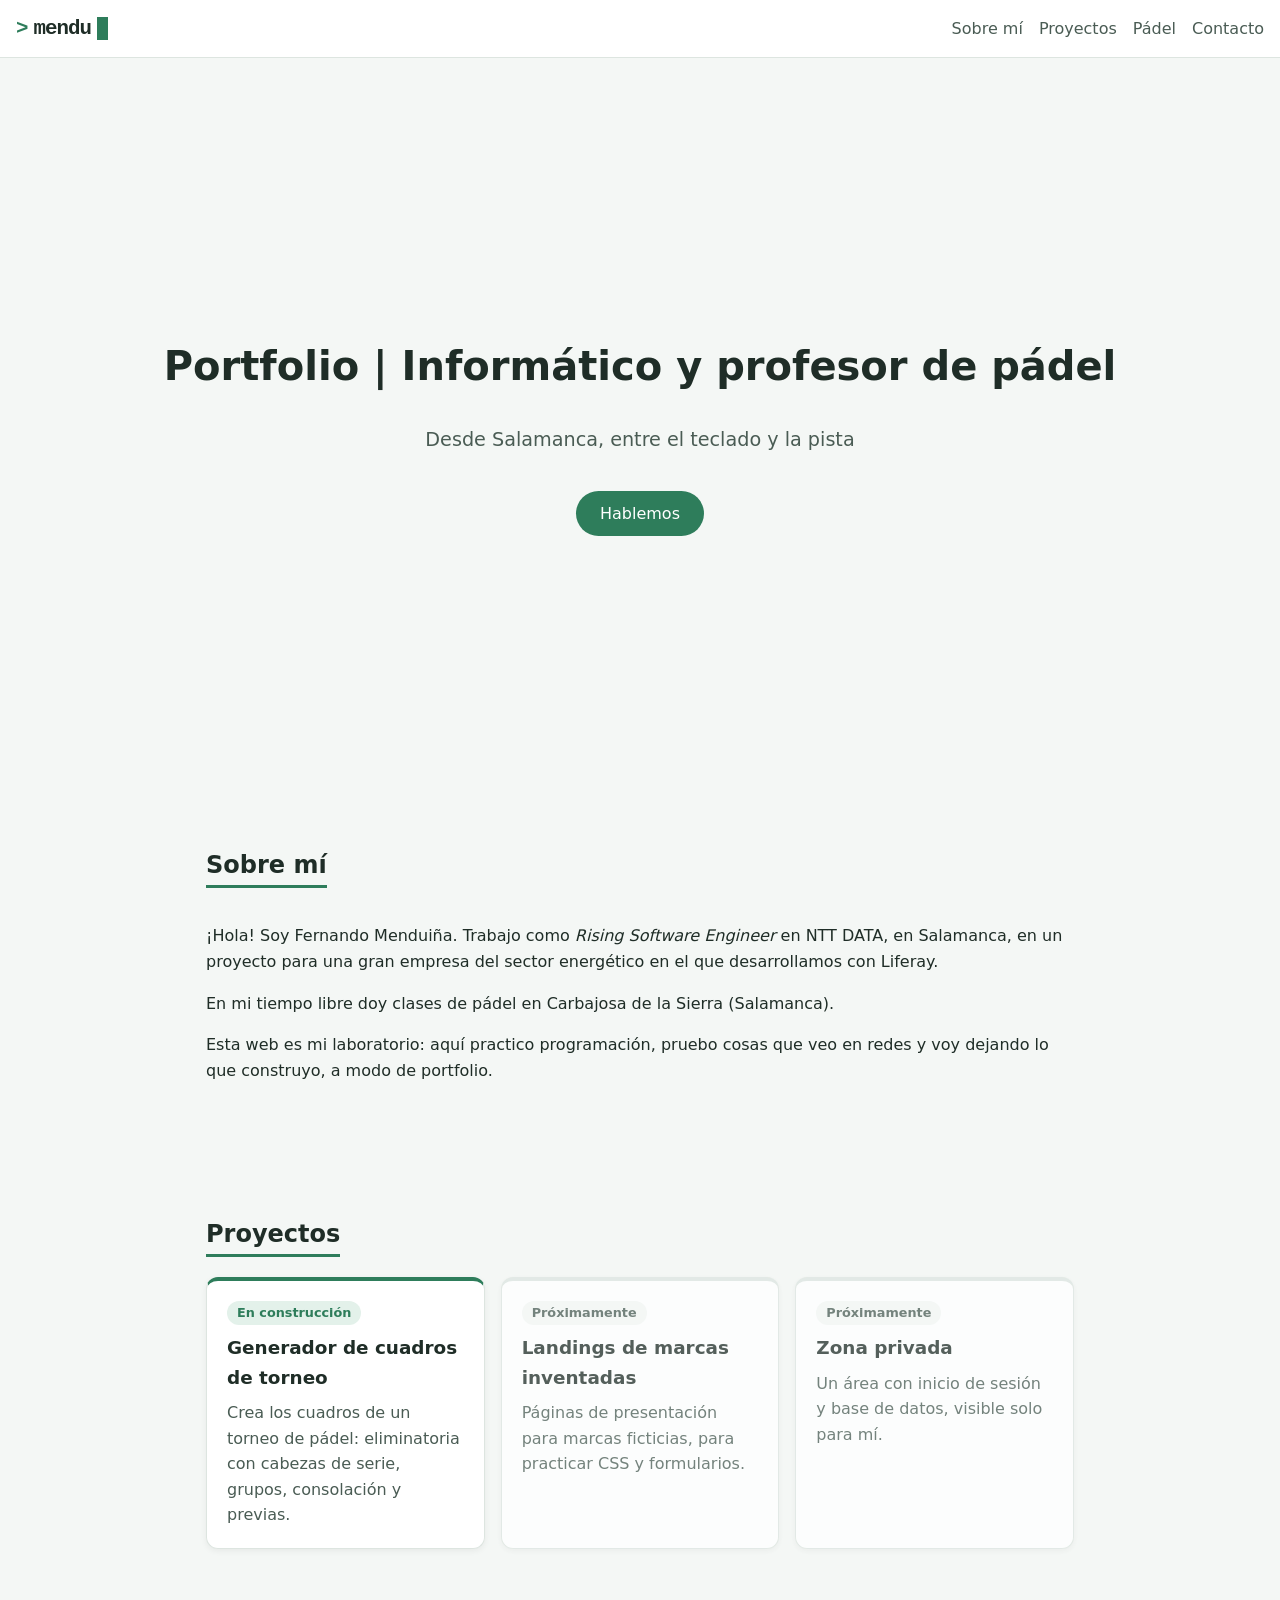
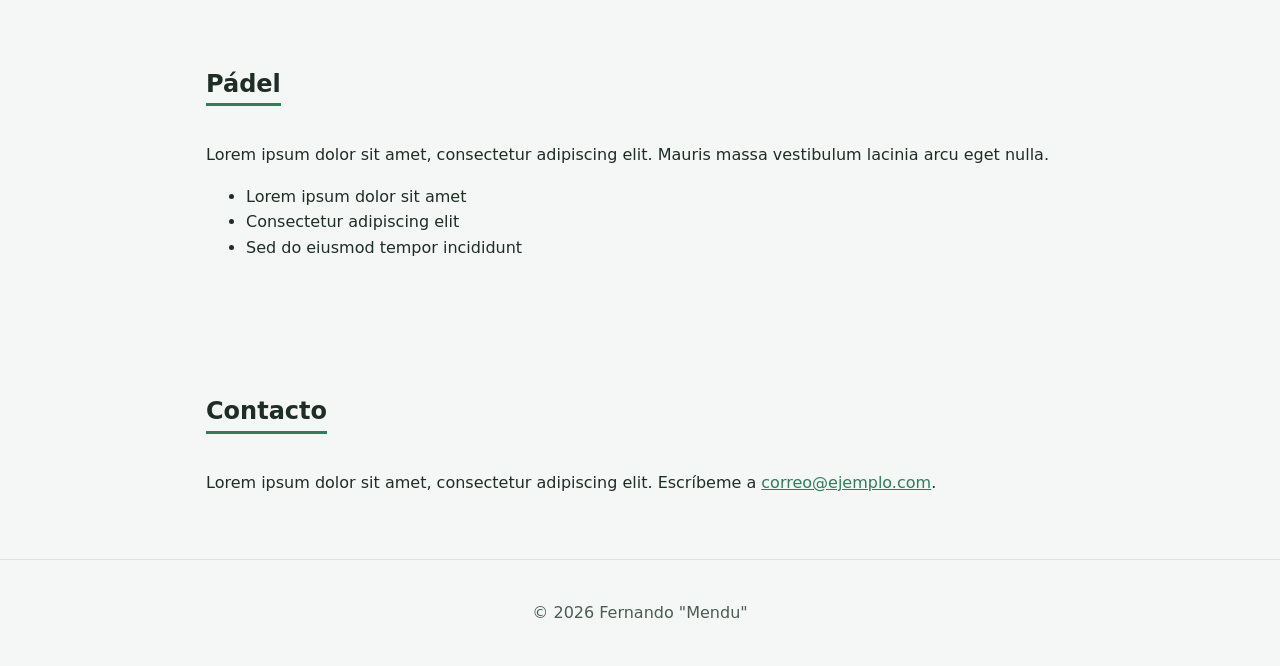
==== index.html @ 0e9555f9 "Creación de la paginas de proyectos" ====
<!DOCTYPE html>
<html lang="es">
<head>
  <meta charset="UTF-8">
  <meta name="viewport" content="width=device-width, initial-scale=1.0">
    <title>Mendu · Informático y profesor de pádel</title>
  <meta name="description" content="Portfolio de Mendu, informático en Salamanca y profesor de pádel. Proyectos de desarrollo web y lo que voy aprendiendo por el camino.">
  <link rel="stylesheet" href="css/styles.css">
  <link rel="icon" href="favicon.svg" type="image/svg+xml">
</head>
<body>
  <header class="cabecera">
    <a href="#inicio" class="logo" aria-label="Mendu, ir al inicio">
  <span class="logo-prompt" aria-hidden="true">&gt;</span>mendu<span class="logo-cursor" aria-hidden="true"></span>
</a>
    <nav>
      <ul class="menu">
        <li><a href="#sobre-mi">Sobre mí</a></li>
        <li><a href="#proyectos">Proyectos</a></li>
        <li><a href="#padel">Pádel</a></li>
        <li><a href="#contacto">Contacto</a></li>
      </ul>
    </nav>
  </header>

  <main>
    <section id="inicio" class="portada">
      <h1>Portfolio | Informático y profesor de pádel</h1>
      <p class="subtitulo">Desde Salamanca, entre el teclado y la pista</p>
      <a href="#contacto" class="boton">Hablemos</a>
    </section>

    <section id="sobre-mi" class="seccion">
      <h2>Sobre mí</h2>
    <p>¡Hola! Soy Fernando Menduiña. Trabajo como <em>Rising Software Engineer</em> en NTT DATA, en Salamanca, en un proyecto para una gran empresa del sector energético en el que desarrollamos con Liferay.</p>
<p>En mi tiempo libre doy clases de pádel en Carbajosa de la Sierra (Salamanca).</p>
<p>Esta web es mi laboratorio: aquí practico programación, pruebo cosas que veo en redes y voy dejando lo que construyo, a modo de portfolio.</p>  
    </section>

    <section id="proyectos" class="seccion">
      <h2>Proyectos</h2>
      <div class="tarjetas">
        <article class="tarjeta">
          <span class="estado">En construcción</span>
          <h3><a href="proyectos/torneos/index.html" class="tarjeta-enlace">Generador de cuadros de torneo</a></h3>
          <p>Crea los cuadros de un torneo de pádel: eliminatoria con cabezas de serie, grupos, consolación y previas.</p>
        </article>
        <article class="tarjeta tarjeta-proxima">
          <span class="estado">Próximamente</span>
          <h3>Landings de marcas inventadas</h3>
          <p>Páginas de presentación para marcas ficticias, para practicar CSS y formularios.</p>
        </article>
        <article class="tarjeta tarjeta-proxima">
          <span class="estado">Próximamente</span>
          <h3>Zona privada</h3>
          <p>Un área con inicio de sesión y base de datos, visible solo para mí.</p>
        </article>
      </div>
    </section>

    <section id="padel" class="seccion">
      <h2>Pádel</h2>
      <p>Lorem ipsum dolor sit amet, consectetur adipiscing elit. Mauris massa vestibulum lacinia arcu eget nulla.</p>
      <ul class="lista">
        <li>Lorem ipsum dolor sit amet</li>
        <li>Consectetur adipiscing elit</li>
        <li>Sed do eiusmod tempor incididunt</li>
      </ul>
    </section>

    <section id="contacto" class="seccion">
      <h2>Contacto</h2>
      <p>Lorem ipsum dolor sit amet, consectetur adipiscing elit. Escríbeme a <a href="mailto:correo@ejemplo.com">correo@ejemplo.com</a>.</p>
    </section>
  </main>

  <footer class="pie">
    <p>&copy; 2026 Fernando "Mendu"</p>
  </footer>
</body>
</html>
---- css/styles.css ----
/* ===== Colores y valores que se repiten ===== */
:root {
  --color-fondo: #f4f7f5;
  --color-texto: #1f2d27;
  --color-suave: #4a5c54;
  --color-principal: #2e7d5b;
  --color-tarjeta: #ffffff;
  --color-principal-suave: #e3f1ea;
  --color-borde: #dde5e0;
  --ancho-maximo: 900px;
}

/* ===== Base ===== */
* {
  box-sizing: border-box;
}

html {
  scroll-behavior: smooth;
}

body {
  margin: 0;
  font-family: system-ui, sans-serif;
  line-height: 1.6;
  background-color: var(--color-fondo);
  color: var(--color-texto);
}

a {
  color: var(--color-principal);
}
/* ===== Foco con teclado ===== */
.logo:focus-visible,
.menu a:focus-visible,
.boton:focus-visible {
  outline: 3px solid var(--color-principal);
  outline-offset: 4px;
  border-radius: 4px;
}

/* ===== Logo estilo terminal ===== */
.logo {
  display: inline-flex;
  align-items: center;
  gap: 6px;
  font-family: ui-monospace, Menlo, monospace;
  font-size: 1.3rem;
  font-weight: bold;
  letter-spacing: -1px;
  text-decoration: none;
  color: var(--color-texto);
}

.logo-prompt {
  color: var(--color-principal);
}

.logo-cursor {
  display: inline-block;
  width: 0.55em;
  height: 1.1em;
  background-color: var(--color-principal);
  animation: parpadeo 1.1s steps(1) infinite;
}

@keyframes parpadeo {
  50% {
    opacity: 0;
  }
}

/* Si la persona tiene desactivadas las animaciones en su sistema */
@media (prefers-reduced-motion: reduce) {
  .logo-cursor {
    animation: none;
  }
}

/* ===== Cabecera y menú ===== */
.cabecera {
  position: sticky;
  top: 0;
  display: flex;
  justify-content: space-between;
  align-items: center;
  flex-wrap: wrap;
  gap: 8px;
  padding: 12px 16px;
  background-color: var(--color-tarjeta);
  border-bottom: 1px solid #dde5e0;
}

.menu {
  display: flex;
  flex-wrap: wrap;
  gap: 16px;
  margin: 0;
  padding: 0;
  list-style: none;
}

.menu a {
  text-decoration: none;
  color: var(--color-suave);  
}

.menu a:hover {
  color: var(--color-principal);
}

/* ===== Portada ===== */
.portada {
  min-height: 80vh;
  display: flex;
  flex-direction: column;
  justify-content: center;
  align-items: center;
  text-align: center;
  padding: 0 16px;
}

.portada h1 {
  font-size: 2.5rem;
  margin-bottom: 0.5rem;
}

.subtitulo {
  font-size: 1.2rem;
  color: var(--color-suave);
}

.boton {
  display: inline-block;
  margin-top: 1rem;
  padding: 10px 24px;
  border-radius: 999px;
  background-color: var(--color-principal);
  color: #ffffff;
  text-decoration: none;
}

.boton:hover {
  opacity: 0.85;
}

/* ===== Secciones ===== */
.seccion {
  max-width: var(--ancho-maximo);
  margin: 0 auto;
  padding: 48px 16px;
  scroll-margin-top: 90px;
}

.seccion h2 {
  border-bottom: 3px solid var(--color-principal);
  display: inline-block;
}

/* ===== Tarjetas de proyectos ===== */
.tarjetas {
  display: grid;
  grid-template-columns: repeat(auto-fit, minmax(220px, 1fr));
  gap: 16px;
}

.tarjeta {
  position: relative;
  display: flex;
  flex-direction: column;
  gap: 8px;
  background-color: var(--color-tarjeta);
  padding: 20px;
  border: 1px solid var(--color-borde);
  border-top: 4px solid var(--color-principal);
  border-radius: 12px;
  box-shadow: 0 2px 6px rgba(0, 0, 0, 0.06);
  transition: transform 0.2s, box-shadow 0.2s;
}

.tarjeta h3 {
  margin: 0;
  font-size: 1.15rem;
}

.tarjeta p {
  margin: 0;
  color: var(--color-suave);
}

/* El enlace del título cubre toda la tarjeta, así se puede pulsar en cualquier sitio */
.tarjeta-enlace {
  color: var(--color-texto);
  text-decoration: none;
}

.tarjeta-enlace::after {
  content: "";
  position: absolute;
  inset: 0;
  border-radius: 12px;
}

/* Solo se mueven las tarjetas que tienen enlace */
.tarjeta:has(.tarjeta-enlace):hover {
  transform: translateY(-4px);
  box-shadow: 0 8px 20px rgba(0, 0, 0, 0.1);
}

.tarjeta:focus-within {
  outline: 3px solid var(--color-principal);
  outline-offset: 4px;
}

/* Proyectos que aún no han empezado */
.tarjeta-proxima {
  border-top-color: var(--color-borde);
  opacity: 0.75;
}

/* Etiqueta de estado: "En construcción", "Próximamente"... */
.estado {
  align-self: flex-start;
  padding: 2px 10px;
  border-radius: 999px;
  font-size: 0.8rem;
  font-weight: 600;
  background-color: var(--color-principal-suave);
  color: var(--color-principal);
}

.tarjeta-proxima .estado {
  background-color: var(--color-fondo);
  color: var(--color-suave);
}

@media (prefers-reduced-motion: reduce) {
  .tarjeta {
    transition: none;
  }

  .tarjeta:has(.tarjeta-enlace):hover {
    transform: none;
  }
}

/* ===== Pie de página ===== */
.pie {
  text-align: center;
  padding: 24px 16px;
  color: var(--color-suave);
  border-top: 1px solid #dde5e0;
}
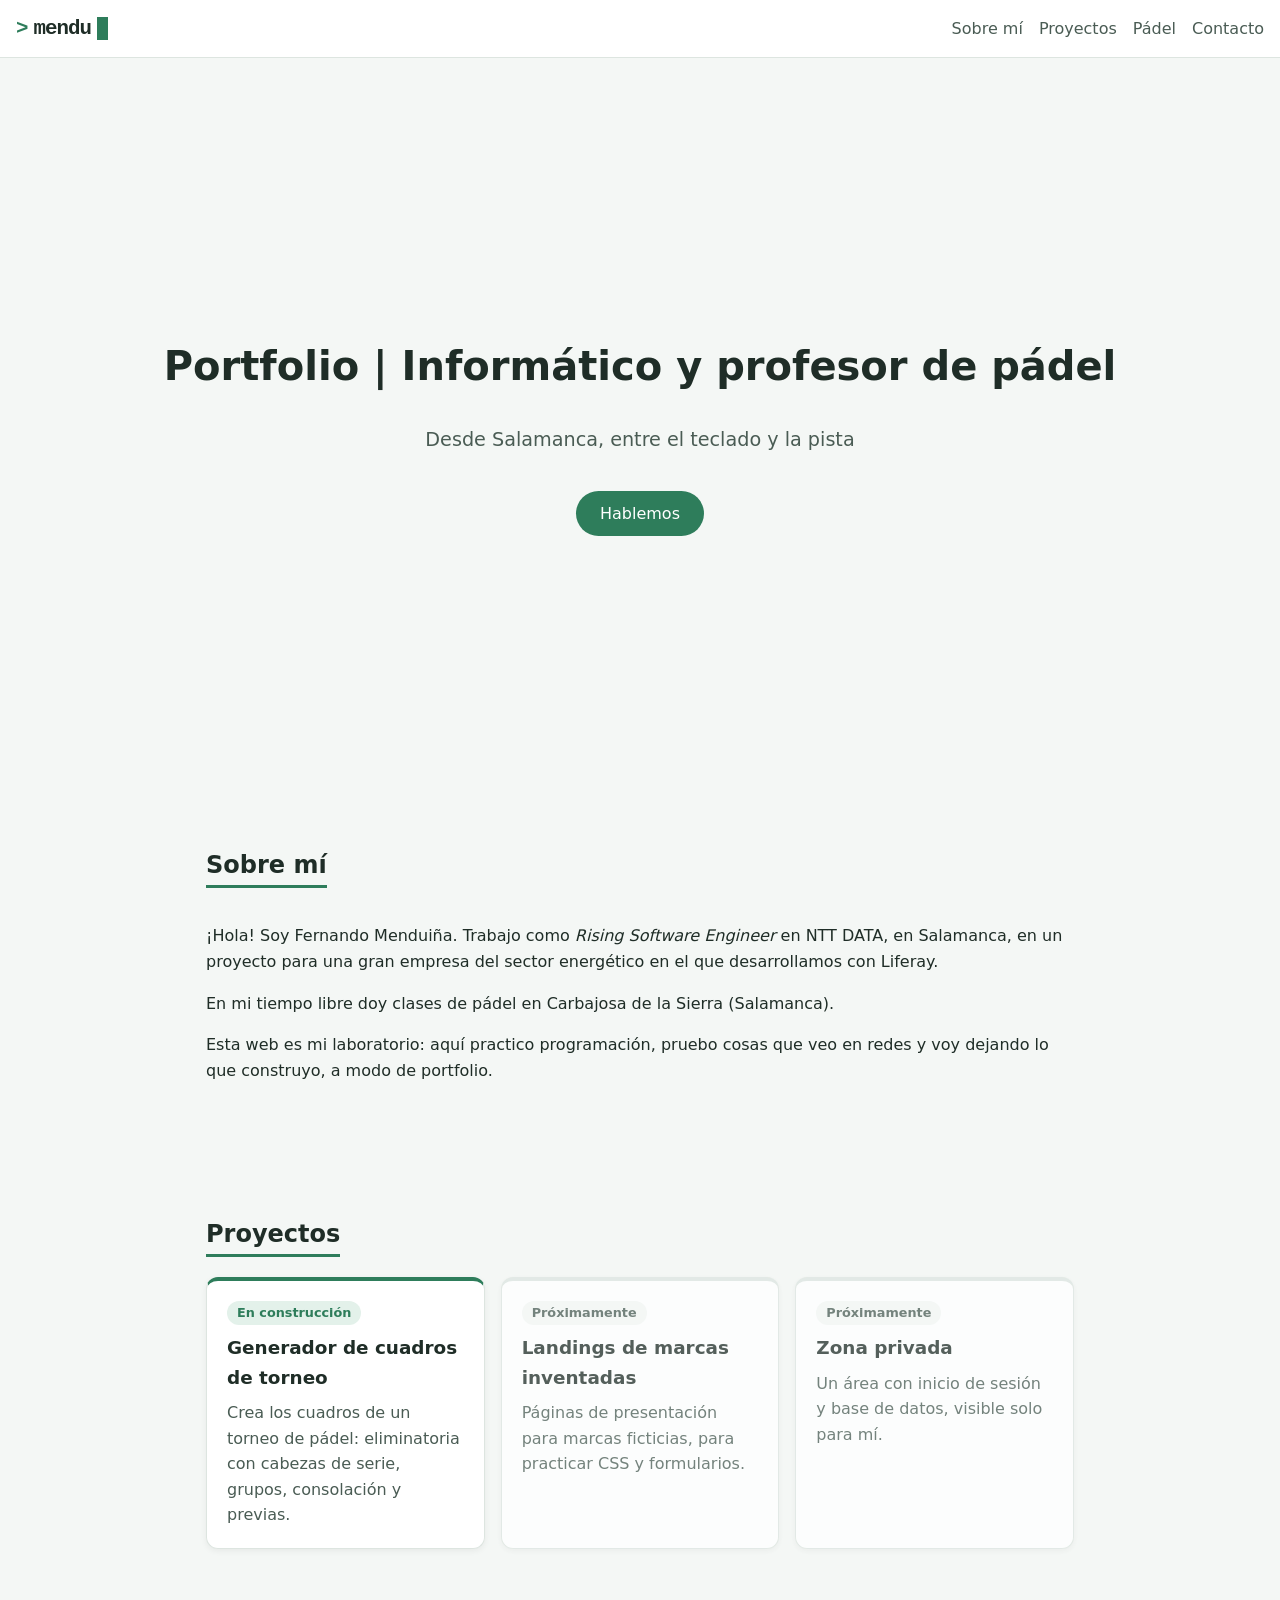
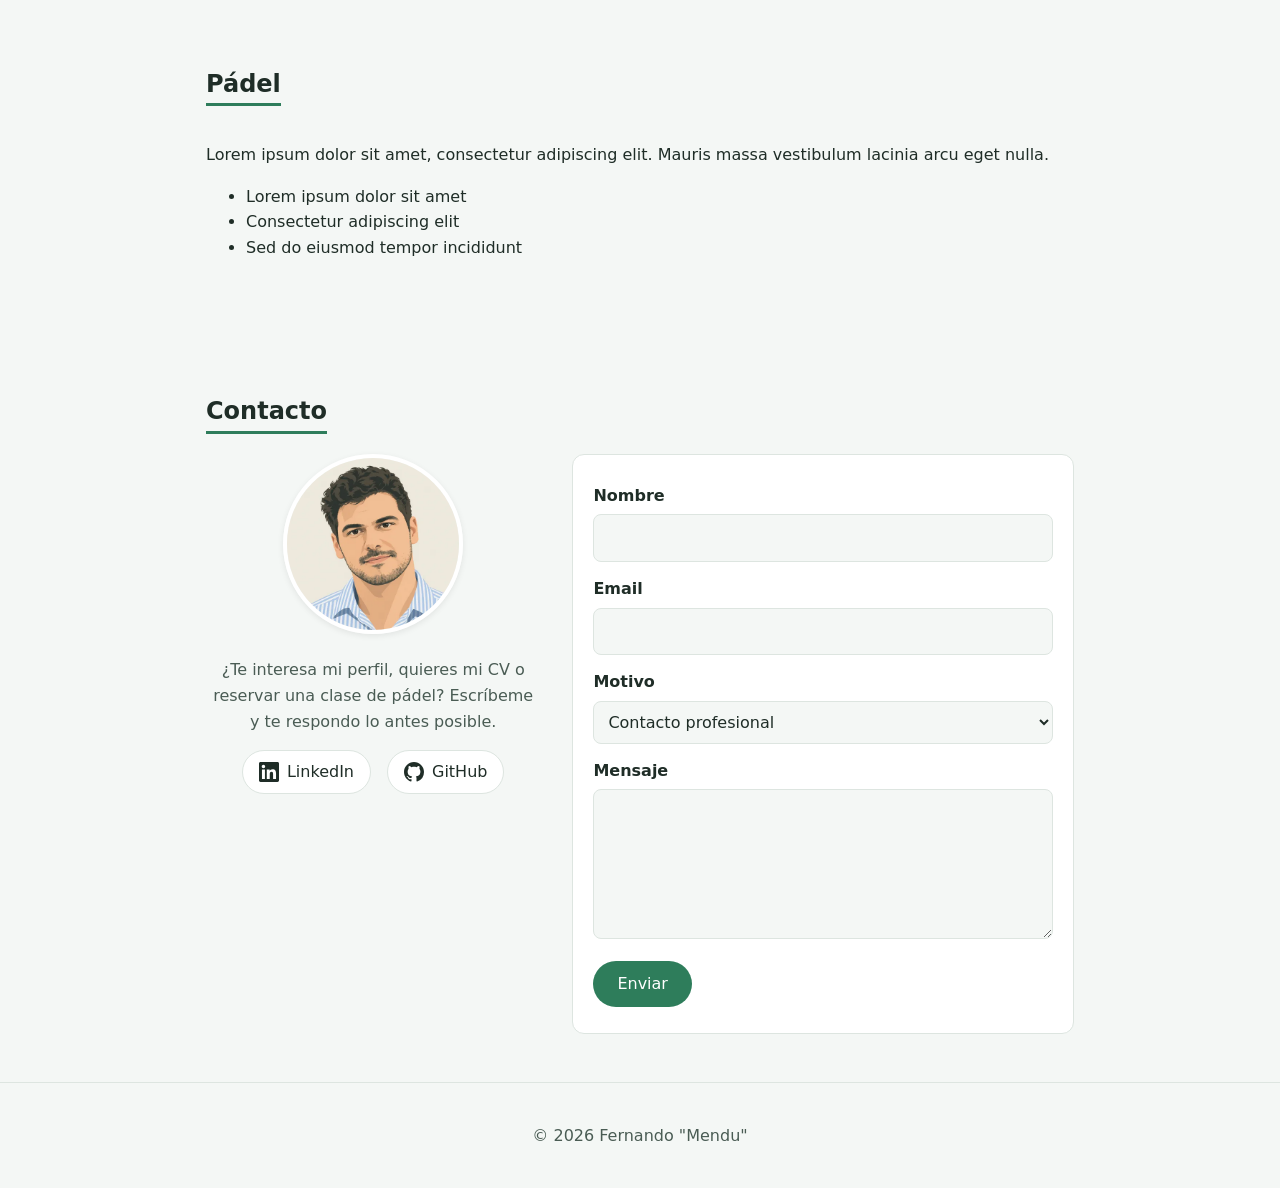
==== commit d70eefad: "Rediseña la sección de contacto: foto, formulario y redes sociales - Añade la foto de perfil (img/me" ====
--- a/index.html
+++ b/index.html
@@ -7,6 +7,7 @@
   <meta name="description" content="Portfolio de Mendu, informático en Salamanca y profesor de pádel. Proyectos de desarrollo web y lo que voy aprendiendo por el camino.">
   <link rel="stylesheet" href="css/styles.css">
   <link rel="icon" href="favicon.svg" type="image/svg+xml">
+  <script src="js/main.js" defer></script>
 </head>
 <body>
   <header class="cabecera">
@@ -70,7 +71,50 @@
 
     <section id="contacto" class="seccion">
       <h2>Contacto</h2>
-      <p>Lorem ipsum dolor sit amet, consectetur adipiscing elit. Escríbeme a <a href="mailto:correo@ejemplo.com">correo@ejemplo.com</a>.</p>
+      <div class="contacto">
+        <div class="perfil">
+          <img src="img/mendu.webp" alt="Ilustración de Fernando Menduiña" class="perfil-foto" width="480" height="480">
+          <p>¿Te interesa mi perfil, quieres mi CV o reservar una clase de pádel? Escríbeme y te respondo lo antes posible.</p>
+          <ul class="perfil-enlaces">
+            <li>
+              <a href="https://www.linkedin.com/in/fernando-menduina-hernandez/" class="red-social">
+                <svg viewBox="0 0 24 24" aria-hidden="true"><path d="M20.447 20.452h-3.554v-5.569c0-1.328-.027-3.037-1.852-3.037-1.853 0-2.136 1.445-2.136 2.939v5.667H9.351V9h3.414v1.561h.046c.477-.9 1.637-1.85 3.37-1.85 3.601 0 4.267 2.37 4.267 5.455v6.286zM5.337 7.433c-1.144 0-2.063-.926-2.063-2.065 0-1.138.92-2.063 2.063-2.063 1.14 0 2.064.925 2.064 2.063 0 1.139-.925 2.065-2.064 2.065zm1.782 13.019H3.555V9h3.564v11.452zM22.225 0H1.771C.792 0 0 .774 0 1.729v20.542C0 23.227.792 24 1.771 24h20.451C23.2 24 24 23.227 24 22.271V1.729C24 .774 23.2 0 22.222 0h.003z"/></svg>
+                LinkedIn
+              </a>
+            </li>
+            <li>
+              <a href="https://github.com/Fermendu" class="red-social">
+                <svg viewBox="0 0 16 16" aria-hidden="true"><path d="M8 0C3.58 0 0 3.58 0 8c0 3.54 2.29 6.53 5.47 7.59.4.07.55-.17.55-.38 0-.19-.01-.82-.01-1.49-2.01.37-2.53-.49-2.69-.94-.09-.23-.48-.94-.82-1.13-.28-.15-.68-.52-.01-.53.63-.01 1.08.58 1.23.82.72 1.21 1.87.87 2.33.66.07-.52.28-.87.51-1.07-1.78-.2-3.64-.89-3.64-3.95 0-.87.31-1.59.82-2.15-.08-.2-.36-1.02.08-2.12 0 0 .67-.21 2.2.82.64-.18 1.32-.27 2-.27.68 0 1.36.09 2 .27 1.53-1.04 2.2-.82 2.2-.82.44 1.1.16 1.92.08 2.12.51.56.82 1.27.82 2.15 0 3.07-1.87 3.75-3.65 3.95.29.25.54.73.54 1.48 0 1.07-.01 1.93-.01 2.2 0 .21.15.46.55.38A8.013 8.013 0 0016 8c0-4.42-3.58-8-8-8z"/></svg>
+                GitHub
+              </a>
+            </li>
+          </ul>
+        </div>
+
+        <form class="formulario" action="https://formspree.io/f/mppqpdjj" method="POST">
+          <label for="nombre">Nombre</label>
+          <input type="text" id="nombre" name="nombre" autocomplete="name" required>
+
+          <label for="email">Email</label>
+          <input type="email" id="email" name="email" autocomplete="email" required>
+
+          <label for="motivo">Motivo</label>
+          <select id="motivo" name="motivo">
+            <option>Contacto profesional</option>
+            <option>Solicitar CV</option>
+            <option>Clases de pádel</option>
+          </select>
+
+          <label for="mensaje">Mensaje</label>
+          <textarea id="mensaje" name="mensaje" rows="5" required></textarea>
+
+          <!-- Campo trampa contra spam: las personas no lo ven, los bots lo rellenan -->
+          <input type="text" name="_gotcha" class="trampa" tabindex="-1" autocomplete="off">
+
+          <button type="submit" class="boton">Enviar</button>
+          <p class="form-estado" role="status"></p>
+        </form>
+      </div>
     </section>
   </main>
 
--- a/css/styles.css
+++ b/css/styles.css
@@ -7,6 +7,7 @@
   --color-tarjeta: #ffffff;
   --color-principal-suave: #e3f1ea;
   --color-borde: #dde5e0;
+  --color-error: #b3261e;
   --ancho-maximo: 900px;
 }
 
@@ -244,6 +245,144 @@
   }
 }
 
+/* ===== Contacto ===== */
+.contacto {
+  display: grid;
+  gap: 32px;
+}
+
+/* En pantallas anchas: perfil a la izquierda, formulario a la derecha */
+@media (min-width: 700px) {
+  .contacto {
+    grid-template-columns: 1fr 1.5fr;
+    align-items: start;
+  }
+}
+
+.perfil {
+  text-align: center;
+}
+
+.perfil-foto {
+  width: 180px;
+  height: auto;
+  border-radius: 50%;
+  border: 4px solid var(--color-tarjeta);
+  box-shadow: 0 2px 6px rgba(0, 0, 0, 0.08);
+}
+
+.perfil p {
+  color: var(--color-suave);
+}
+
+.perfil-enlaces {
+  display: flex;
+  justify-content: center;
+  gap: 16px;
+  margin: 0;
+  padding: 0;
+  list-style: none;
+}
+
+.red-social {
+  display: inline-flex;
+  align-items: center;
+  gap: 8px;
+  padding: 8px 16px;
+  border: 1px solid var(--color-borde);
+  border-radius: 999px;
+  background-color: var(--color-tarjeta);
+  color: var(--color-texto);
+  text-decoration: none;
+  transition: color 0.2s, border-color 0.2s;
+}
+
+.red-social svg {
+  width: 20px;
+  height: 20px;
+  fill: currentColor;
+}
+
+.red-social:hover {
+  color: var(--color-principal);
+  border-color: var(--color-principal);
+}
+
+.red-social:focus-visible {
+  outline: 3px solid var(--color-principal);
+  outline-offset: 4px;
+}
+
+.formulario {
+  display: flex;
+  flex-direction: column;
+  gap: 6px;
+  background-color: var(--color-tarjeta);
+  padding: 20px;
+  border: 1px solid var(--color-borde);
+  border-radius: 12px;
+}
+
+.formulario label {
+  font-weight: 600;
+  margin-top: 8px;
+}
+
+.formulario input,
+.formulario select,
+.formulario textarea {
+  width: 100%;
+  padding: 10px;
+  border: 1px solid var(--color-borde);
+  border-radius: 8px;
+  font: inherit;
+  color: var(--color-texto);
+  background-color: var(--color-fondo);
+}
+
+.formulario textarea {
+  resize: vertical;
+}
+
+.formulario input:focus-visible,
+.formulario select:focus-visible,
+.formulario textarea:focus-visible {
+  outline: 3px solid var(--color-principal);
+  outline-offset: 1px;
+}
+
+.formulario .boton {
+  align-self: flex-start;
+  border: none;
+  font: inherit;
+  cursor: pointer;
+}
+
+.formulario .boton:disabled {
+  opacity: 0.6;
+  cursor: wait;
+}
+
+.trampa {
+  display: none;
+}
+
+/* Mensaje tras enviar el formulario */
+.form-estado {
+  margin: 0;
+  color: var(--color-suave);
+}
+
+.form-estado-ok {
+  color: var(--color-principal);
+  font-weight: 600;
+}
+
+.form-estado-error {
+  color: var(--color-error);
+  font-weight: 600;
+}
+
 /* ===== Pie de página ===== */
 .pie {
   text-align: center;
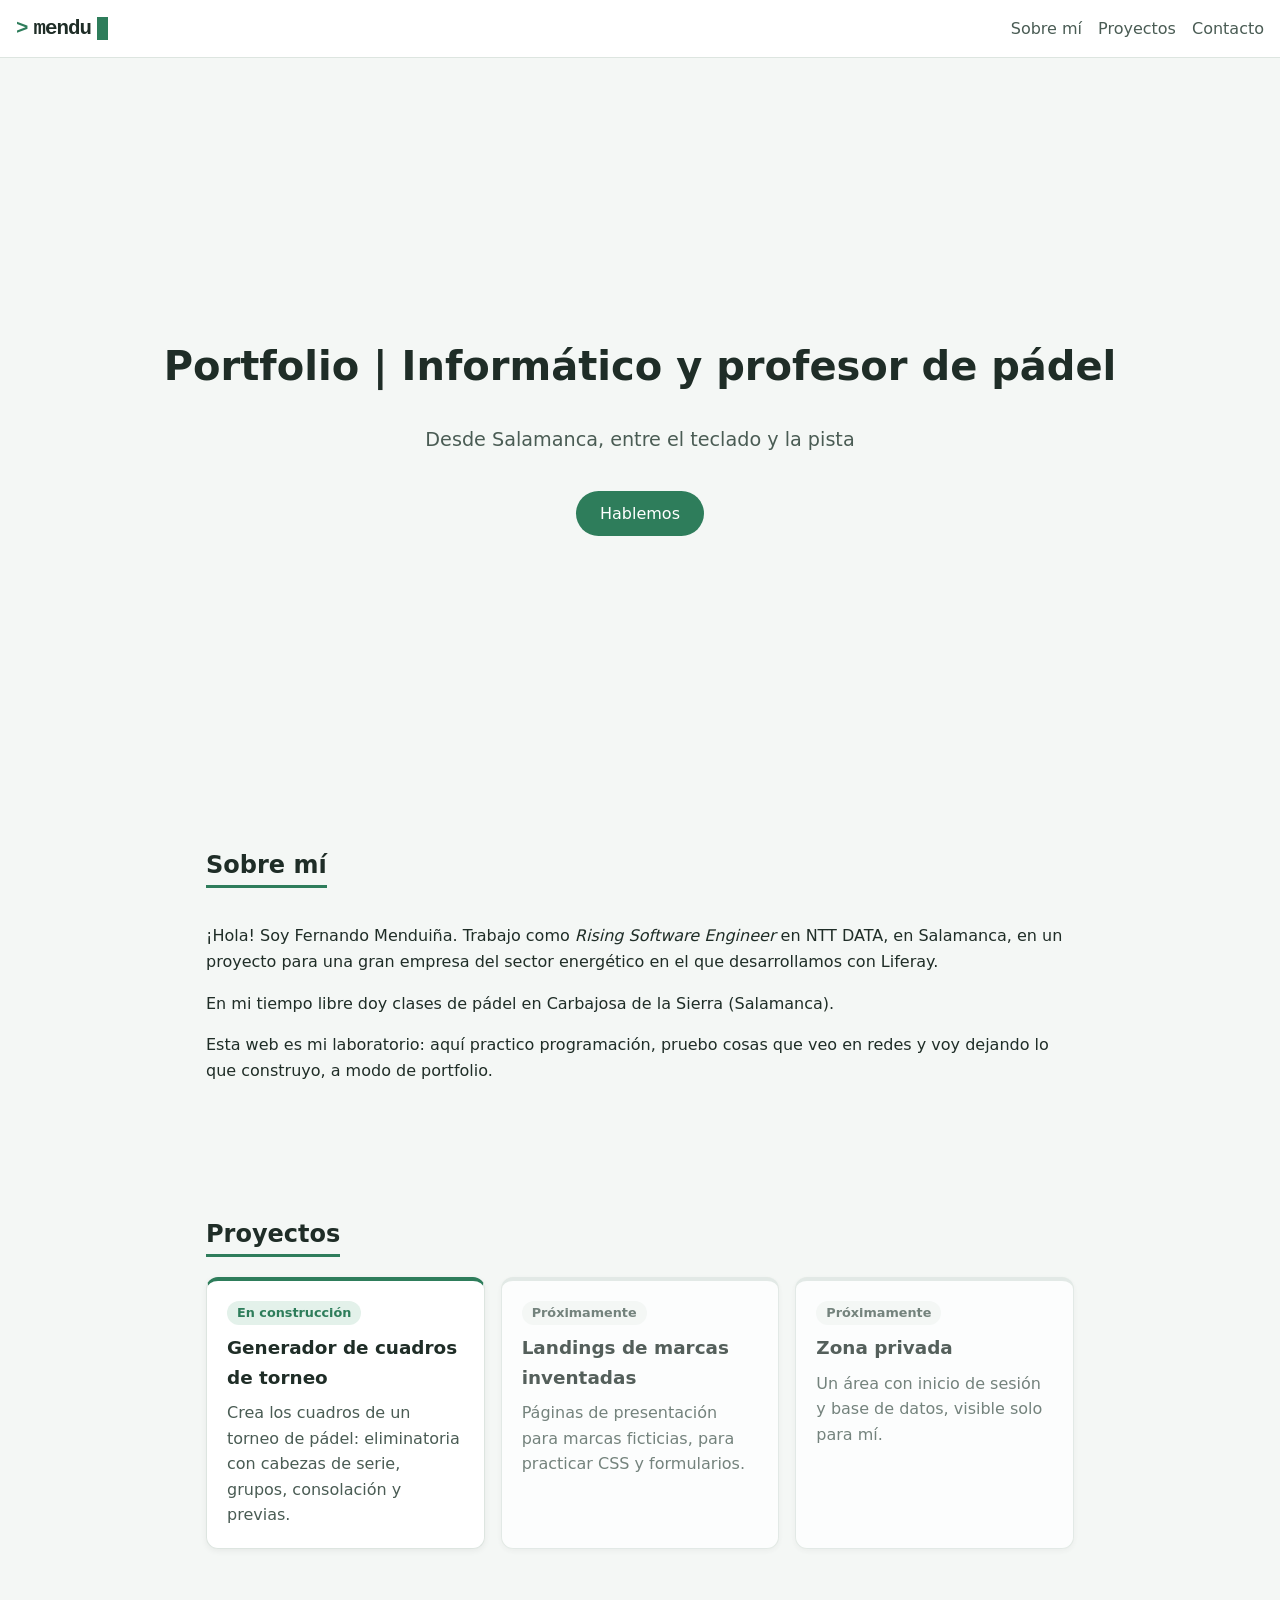
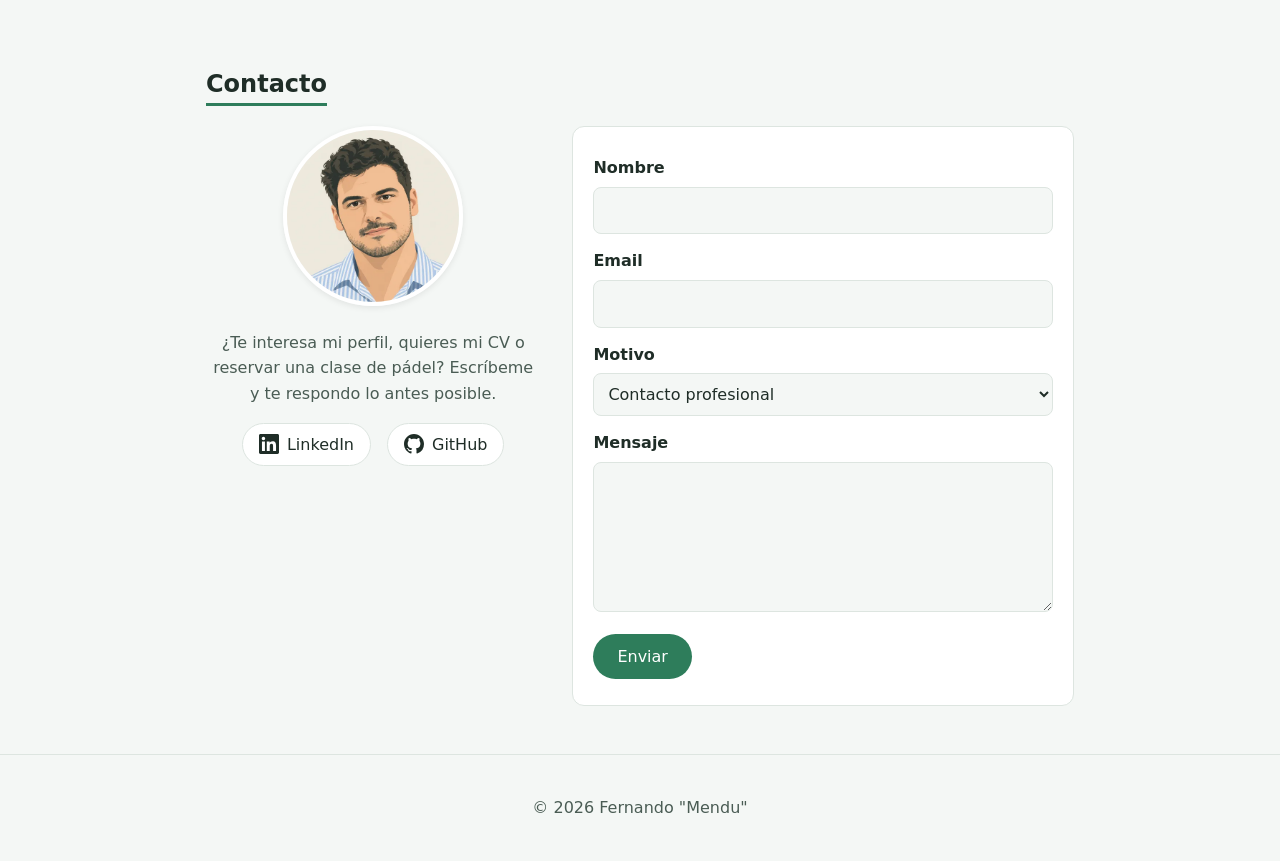
==== commit 9109bf85: "quitar sección padel" ====
--- a/index.html
+++ b/index.html
@@ -18,7 +18,6 @@
       <ul class="menu">
         <li><a href="#sobre-mi">Sobre mí</a></li>
         <li><a href="#proyectos">Proyectos</a></li>
-        <li><a href="#padel">Pádel</a></li>
         <li><a href="#contacto">Contacto</a></li>
       </ul>
     </nav>
@@ -57,16 +56,6 @@
           <p>Un área con inicio de sesión y base de datos, visible solo para mí.</p>
         </article>
       </div>
-    </section>
-
-    <section id="padel" class="seccion">
-      <h2>Pádel</h2>
-      <p>Lorem ipsum dolor sit amet, consectetur adipiscing elit. Mauris massa vestibulum lacinia arcu eget nulla.</p>
-      <ul class="lista">
-        <li>Lorem ipsum dolor sit amet</li>
-        <li>Consectetur adipiscing elit</li>
-        <li>Sed do eiusmod tempor incididunt</li>
-      </ul>
     </section>
 
     <section id="contacto" class="seccion">
@@ -109,7 +98,9 @@
           <textarea id="mensaje" name="mensaje" rows="5" required></textarea>
 
           <!-- Campo trampa contra spam: las personas no lo ven, los bots lo rellenan -->
-          <input type="text" name="_gotcha" class="trampa" tabindex="-1" autocomplete="off">
+          <label class="trampa">No rellenes este campo
+            <input type="text" name="_gotcha" tabindex="-1" autocomplete="off">
+          </label>
 
           <button type="submit" class="boton">Enviar</button>
           <p class="form-estado" role="status"></p>
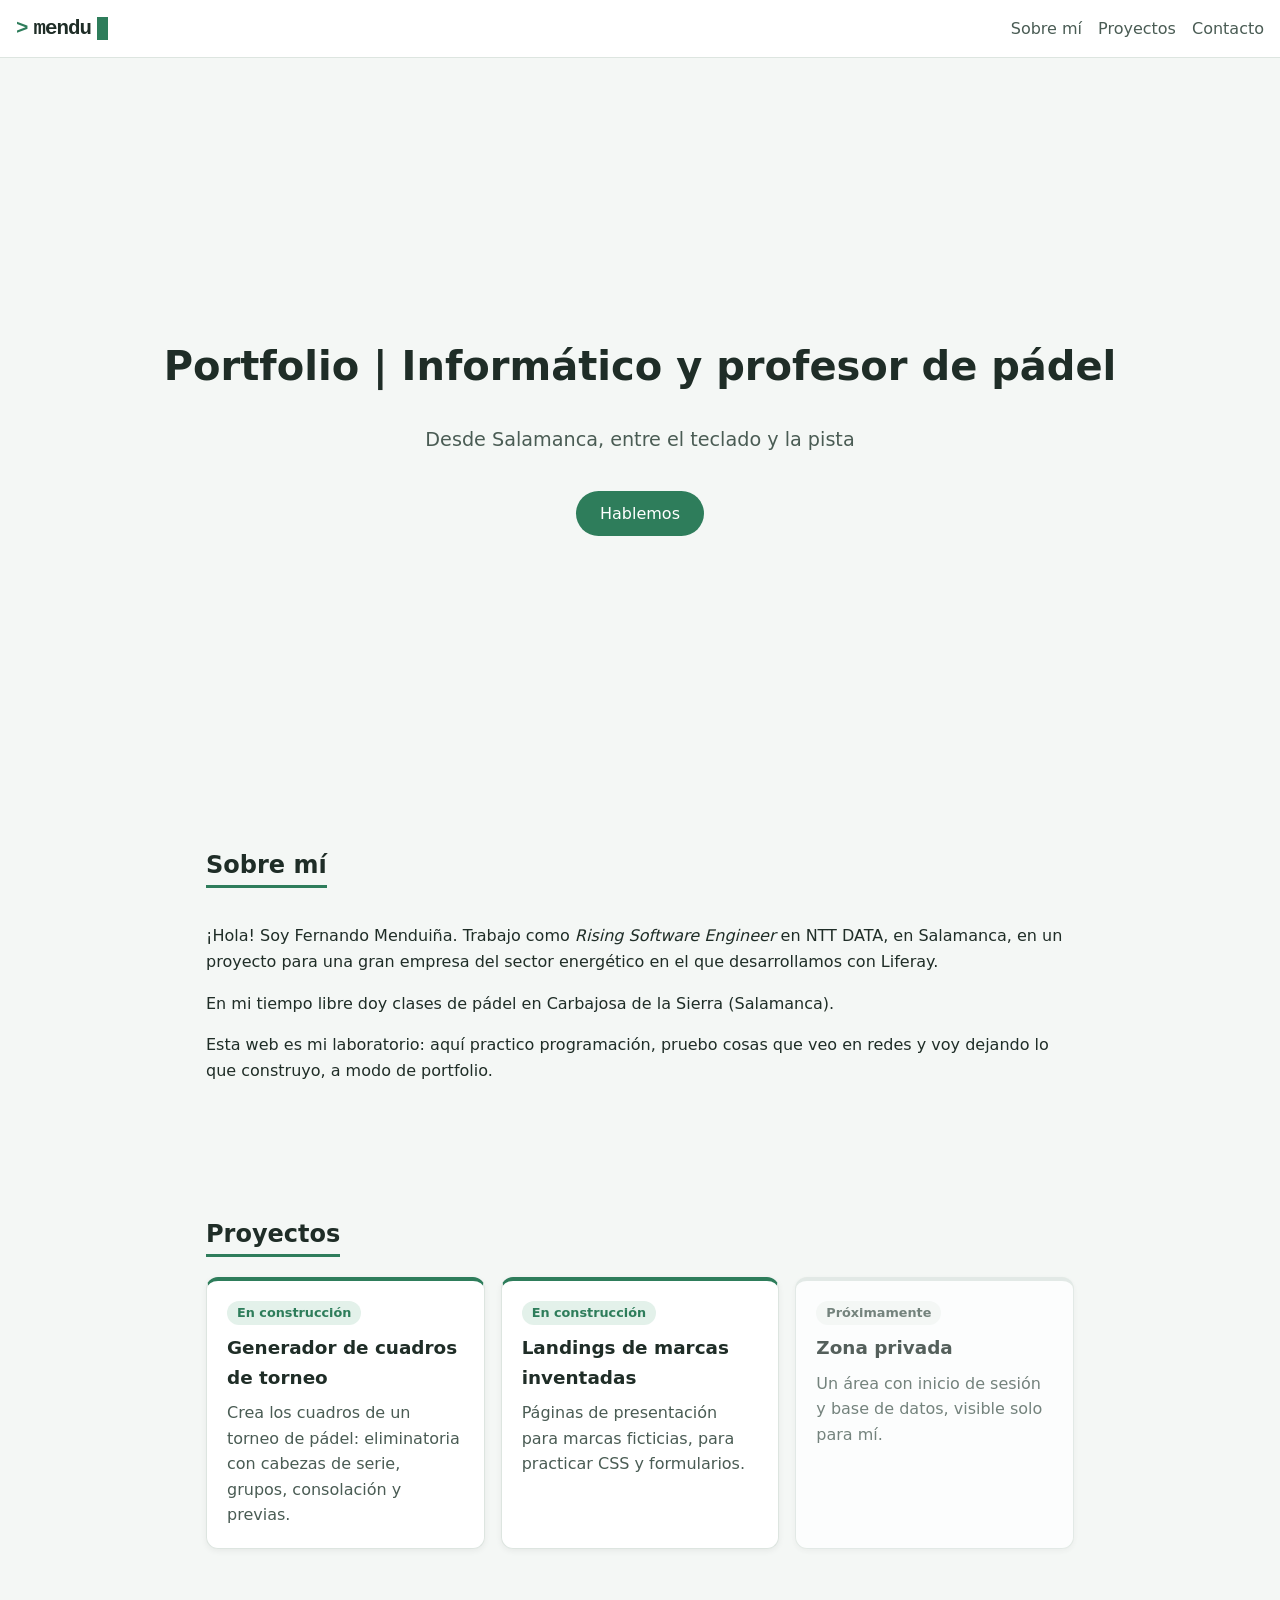
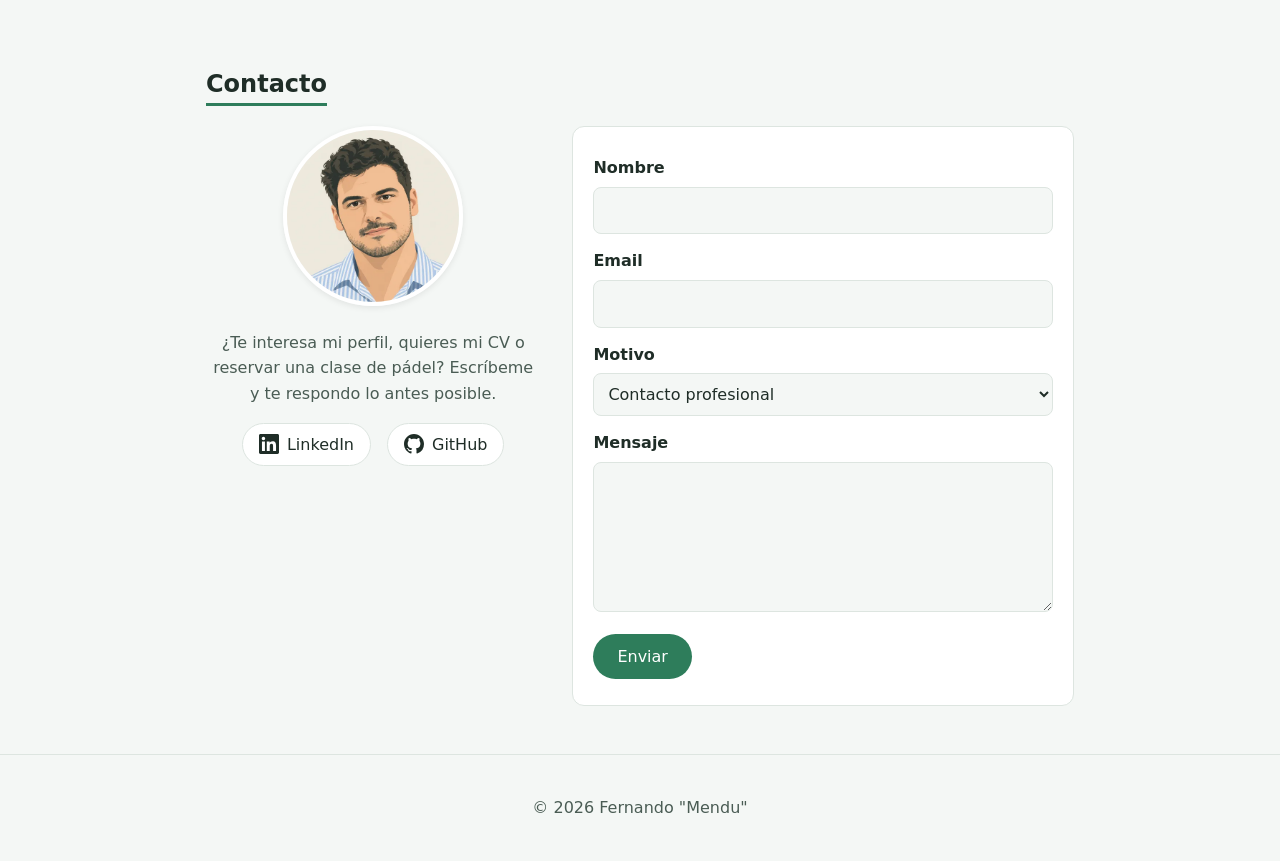
==== commit 8df3ddbf: "landing universidad" ====
--- a/index.html
+++ b/index.html
@@ -45,9 +45,9 @@
           <h3><a href="proyectos/torneos/index.html" class="tarjeta-enlace">Generador de cuadros de torneo</a></h3>
           <p>Crea los cuadros de un torneo de pádel: eliminatoria con cabezas de serie, grupos, consolación y previas.</p>
         </article>
-        <article class="tarjeta tarjeta-proxima">
-          <span class="estado">Próximamente</span>
-          <h3>Landings de marcas inventadas</h3>
+        <article class="tarjeta">
+          <span class="estado">En construcción</span>
+          <h3><a href="proyectos/landings/index.html" class="tarjeta-enlace">Landings de marcas inventadas</a></h3>
           <p>Páginas de presentación para marcas ficticias, para practicar CSS y formularios.</p>
         </article>
         <article class="tarjeta tarjeta-proxima">
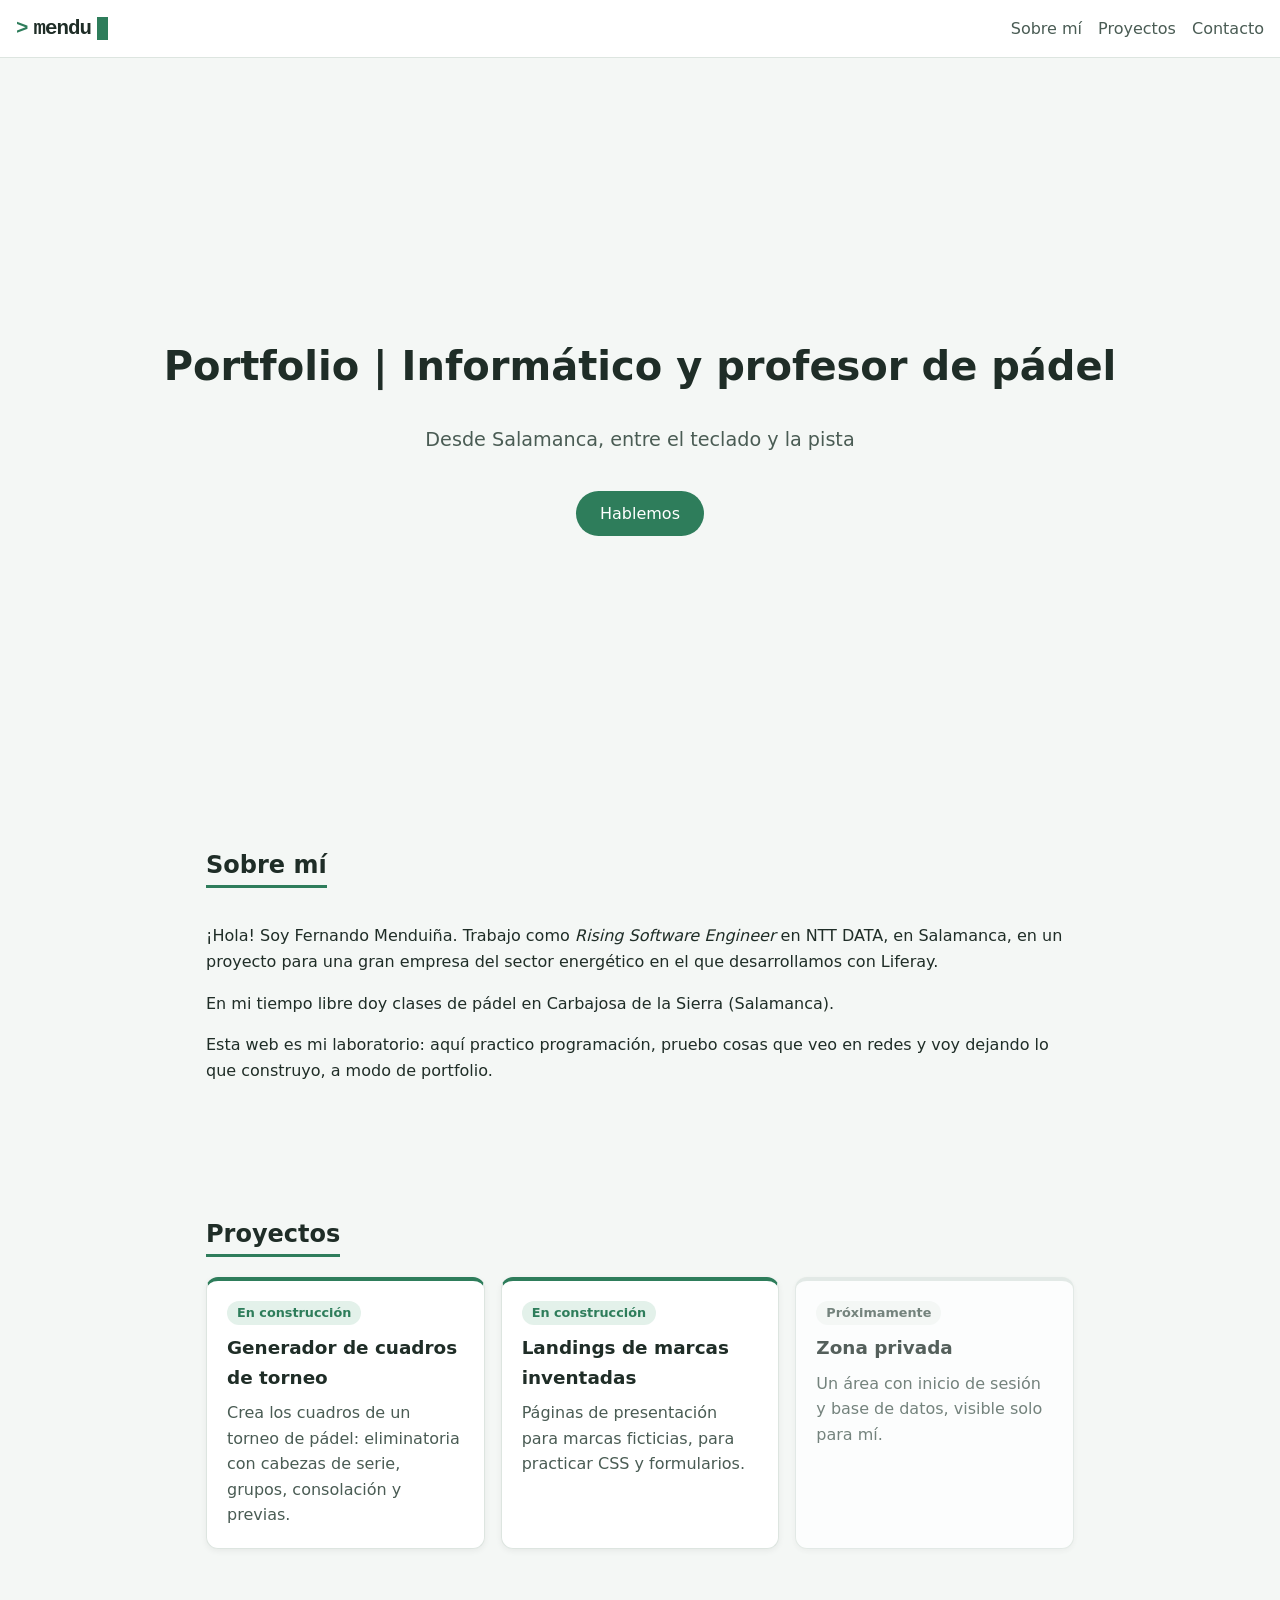
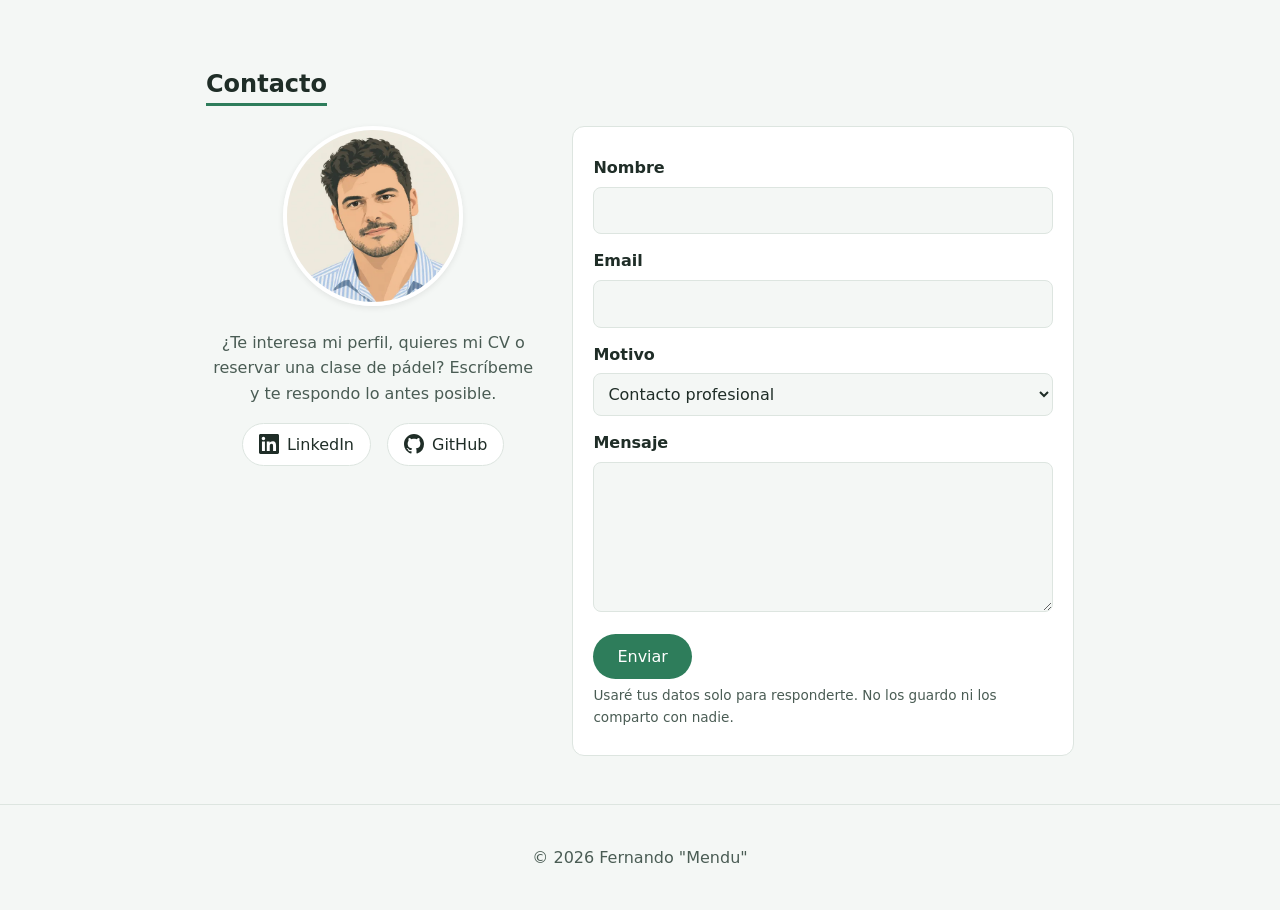
==== commit c130f045: "Privacidad en el formulario, carga diferida de la foto y sangría de Sobre mí Co-Authored-By: Claude " ====
--- a/index.html
+++ b/index.html
@@ -7,6 +7,8 @@
   <meta name="description" content="Portfolio de Mendu, informático en Salamanca y profesor de pádel. Proyectos de desarrollo web y lo que voy aprendiendo por el camino.">
   <link rel="stylesheet" href="css/styles.css">
   <link rel="icon" href="favicon.svg" type="image/svg+xml">
+  <link rel="apple-touch-icon" href="apple-touch-icon.png">
+  <meta name="apple-mobile-web-app-title" content="mendu">
   <script src="js/main.js" defer></script>
 </head>
 <body>
@@ -32,9 +34,9 @@
 
     <section id="sobre-mi" class="seccion">
       <h2>Sobre mí</h2>
-    <p>¡Hola! Soy Fernando Menduiña. Trabajo como <em>Rising Software Engineer</em> en NTT DATA, en Salamanca, en un proyecto para una gran empresa del sector energético en el que desarrollamos con Liferay.</p>
-<p>En mi tiempo libre doy clases de pádel en Carbajosa de la Sierra (Salamanca).</p>
-<p>Esta web es mi laboratorio: aquí practico programación, pruebo cosas que veo en redes y voy dejando lo que construyo, a modo de portfolio.</p>  
+      <p>¡Hola! Soy Fernando Menduiña. Trabajo como <em>Rising Software Engineer</em> en NTT DATA, en Salamanca, en un proyecto para una gran empresa del sector energético en el que desarrollamos con Liferay.</p>
+      <p>En mi tiempo libre doy clases de pádel en Carbajosa de la Sierra (Salamanca).</p>
+      <p>Esta web es mi laboratorio: aquí practico programación, pruebo cosas que veo en redes y voy dejando lo que construyo, a modo de portfolio.</p>
     </section>
 
     <section id="proyectos" class="seccion">
@@ -62,7 +64,7 @@
       <h2>Contacto</h2>
       <div class="contacto">
         <div class="perfil">
-          <img src="img/mendu.webp" alt="Ilustración de Fernando Menduiña" class="perfil-foto" width="480" height="480">
+          <img src="img/mendu.webp" alt="Ilustración de Fernando Menduiña" class="perfil-foto" width="480" height="480" loading="lazy">
           <p>¿Te interesa mi perfil, quieres mi CV o reservar una clase de pádel? Escríbeme y te respondo lo antes posible.</p>
           <ul class="perfil-enlaces">
             <li>
@@ -103,6 +105,7 @@
           </label>
 
           <button type="submit" class="boton">Enviar</button>
+          <p class="form-privacidad">Usaré tus datos solo para responderte. No los guardo ni los comparto con nadie.</p>
           <p class="form-estado" role="status"></p>
         </form>
       </div>
--- a/css/styles.css
+++ b/css/styles.css
@@ -367,6 +367,13 @@
   display: none;
 }
 
+/* Aviso de privacidad bajo el botón */
+.form-privacidad {
+  margin: 0;
+  font-size: 0.85rem;
+  color: var(--color-suave);
+}
+
 /* Mensaje tras enviar el formulario */
 .form-estado {
   margin: 0;
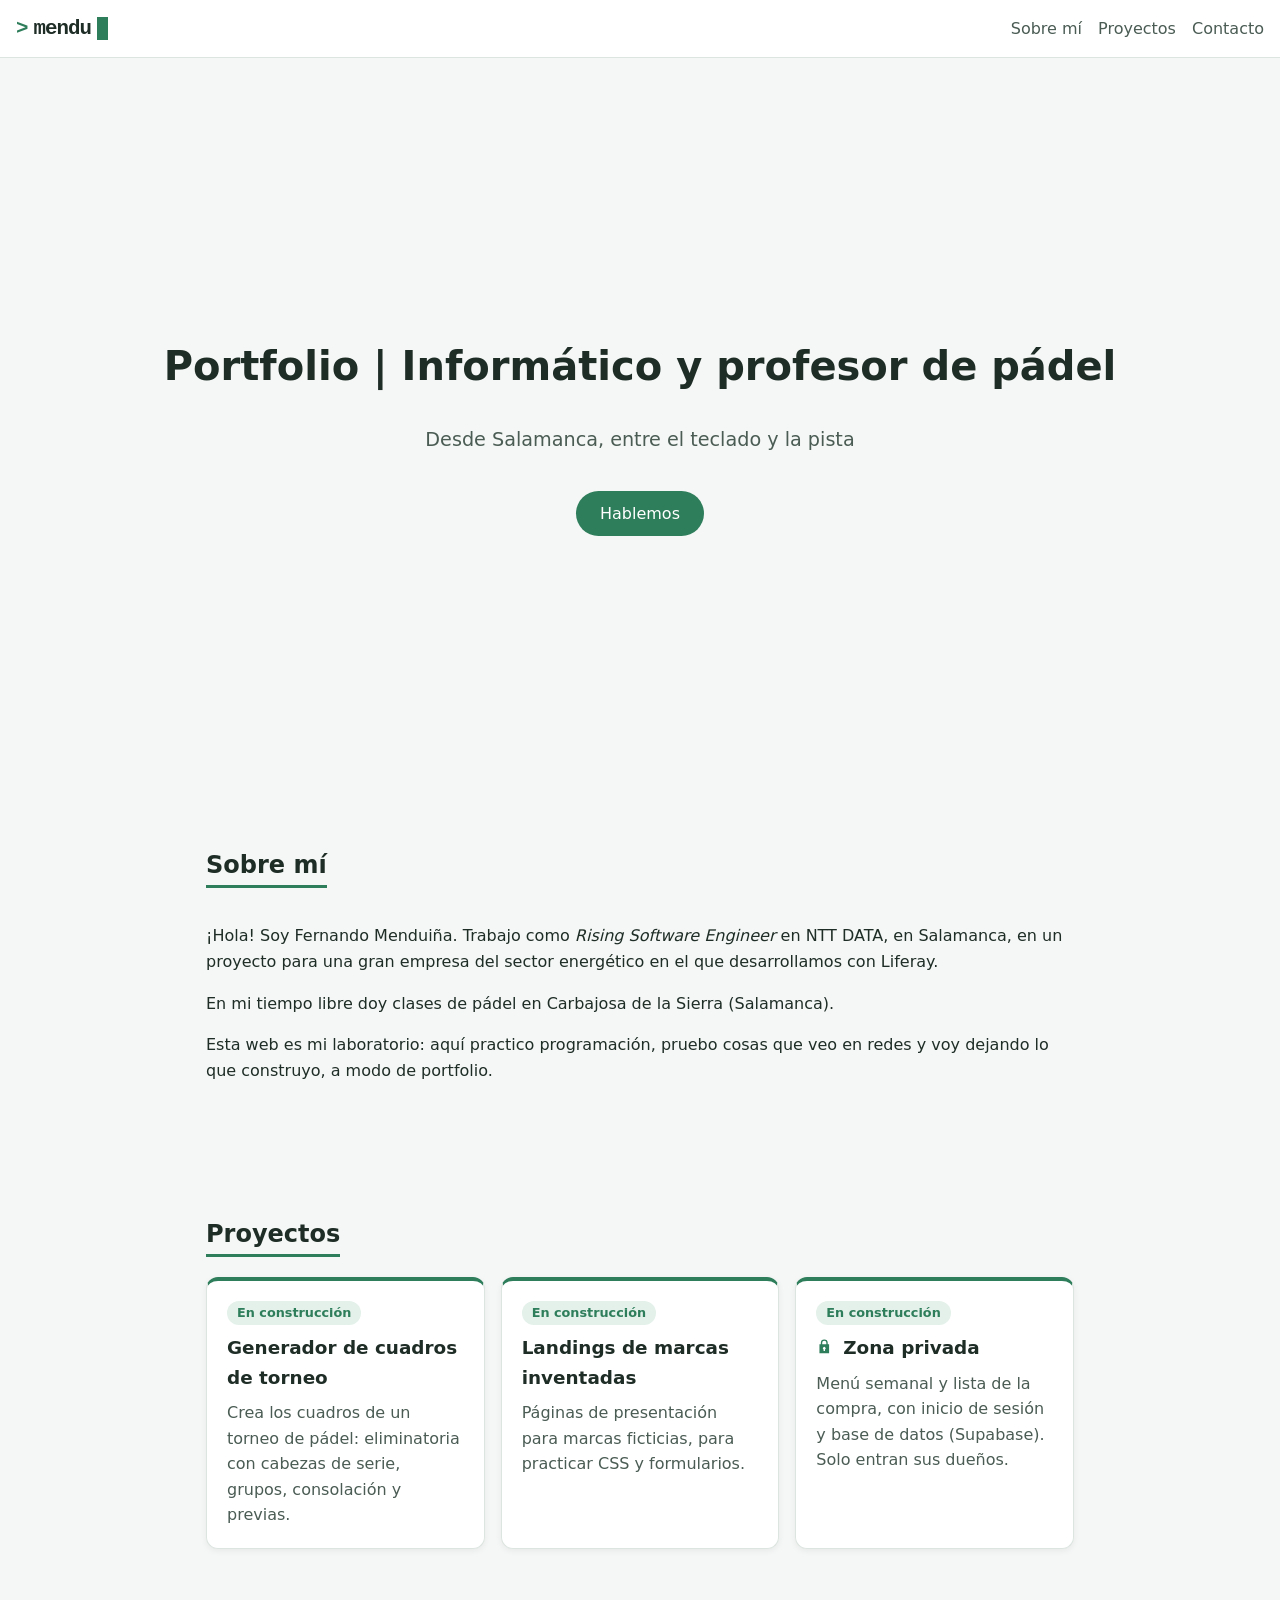
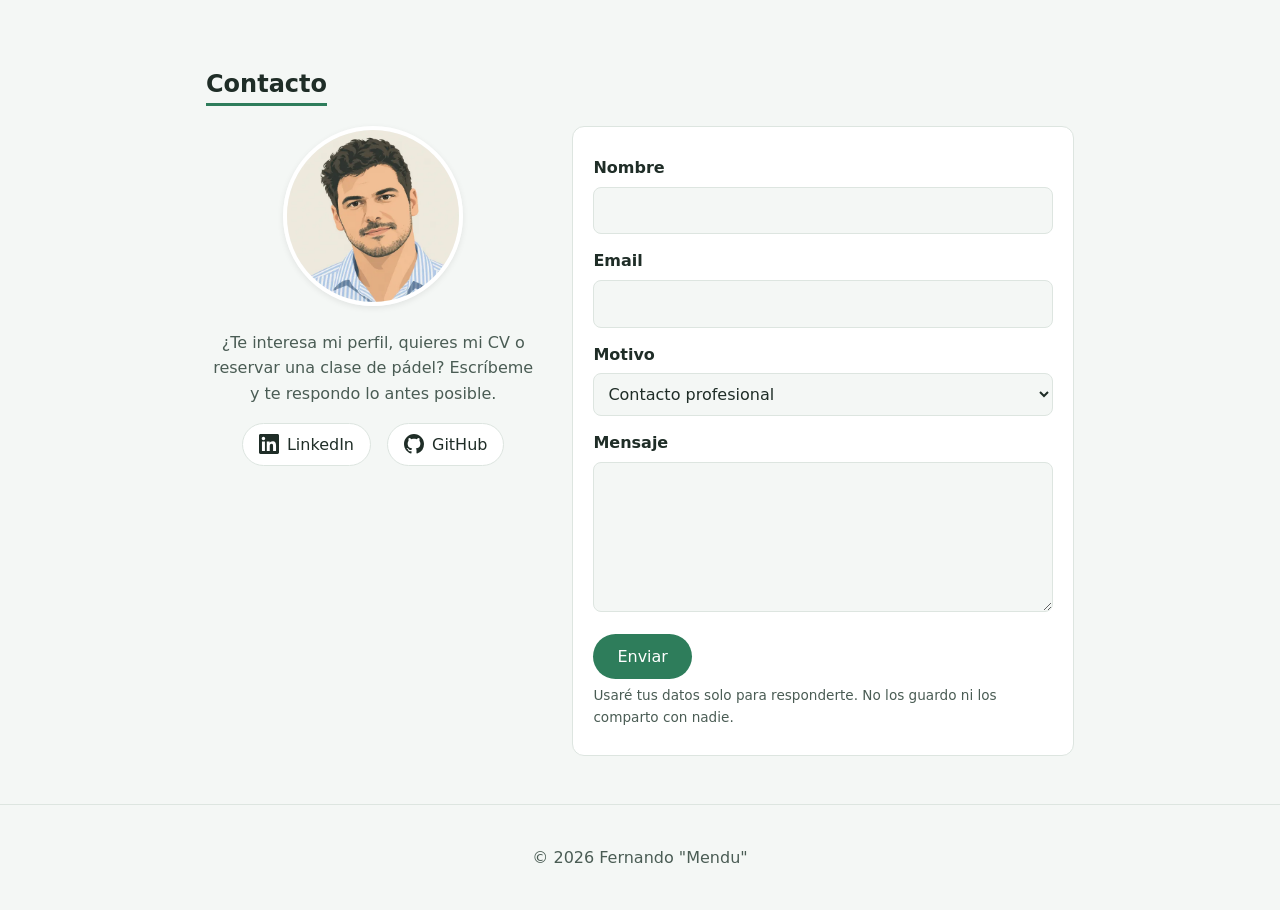
==== commit a519922b: "Enlaza la zona privada desde Proyectos con un candado Co-Authored-By: Claude Opus 5.5 <noreply@anthr" ====
--- a/index.html
+++ b/index.html
@@ -3,7 +3,7 @@
 <head>
   <meta charset="UTF-8">
   <meta name="viewport" content="width=device-width, initial-scale=1.0">
-    <title>Mendu · Informático y profesor de pádel</title>
+  <title>Mendu · Informático y profesor de pádel</title>
   <meta name="description" content="Portfolio de Mendu, informático en Salamanca y profesor de pádel. Proyectos de desarrollo web y lo que voy aprendiendo por el camino.">
   <link rel="stylesheet" href="css/styles.css">
   <link rel="icon" href="favicon.svg" type="image/svg+xml">
@@ -15,7 +15,7 @@
   <header class="cabecera">
     <a href="#inicio" class="logo" aria-label="Mendu, ir al inicio">
   <span class="logo-prompt" aria-hidden="true">&gt;</span>mendu<span class="logo-cursor" aria-hidden="true"></span>
-</a>
+    </a>
     <nav>
       <ul class="menu">
         <li><a href="#sobre-mi">Sobre mí</a></li>
@@ -52,10 +52,15 @@
           <h3><a href="proyectos/landings/index.html" class="tarjeta-enlace">Landings de marcas inventadas</a></h3>
           <p>Páginas de presentación para marcas ficticias, para practicar CSS y formularios.</p>
         </article>
-        <article class="tarjeta tarjeta-proxima">
-          <span class="estado">Próximamente</span>
-          <h3>Zona privada</h3>
-          <p>Un área con inicio de sesión y base de datos, visible solo para mí.</p>
+        <article class="tarjeta">
+          <span class="estado">En construcción</span>
+          <h3>
+            <a href="proyectos/zona-privada/index.html" class="tarjeta-enlace">
+              <svg class="icono-candado" viewBox="0 0 24 24" aria-hidden="true"><path d="M17 9V7a5 5 0 0 0-10 0v2H5v13h14V9h-2zM9 7a3 3 0 0 1 6 0v2H9V7zm4 9.7V19h-2v-2.3a2 2 0 1 1 2 0z"/></svg>
+              Zona privada
+            </a>
+          </h3>
+          <p>Menú semanal y lista de la compra, con inicio de sesión y base de datos (Supabase). Solo entran sus dueños.</p>
         </article>
       </div>
     </section>
--- a/css/styles.css
+++ b/css/styles.css
@@ -195,6 +195,15 @@
   text-decoration: none;
 }
 
+/* Candado de la tarjeta "Zona privada" */
+.icono-candado {
+  width: 0.9em;
+  height: 0.9em;
+  margin-right: 4px;
+  fill: var(--color-principal);
+  vertical-align: -0.05em;
+}
+
 .tarjeta-enlace::after {
   content: "";
   position: absolute;
